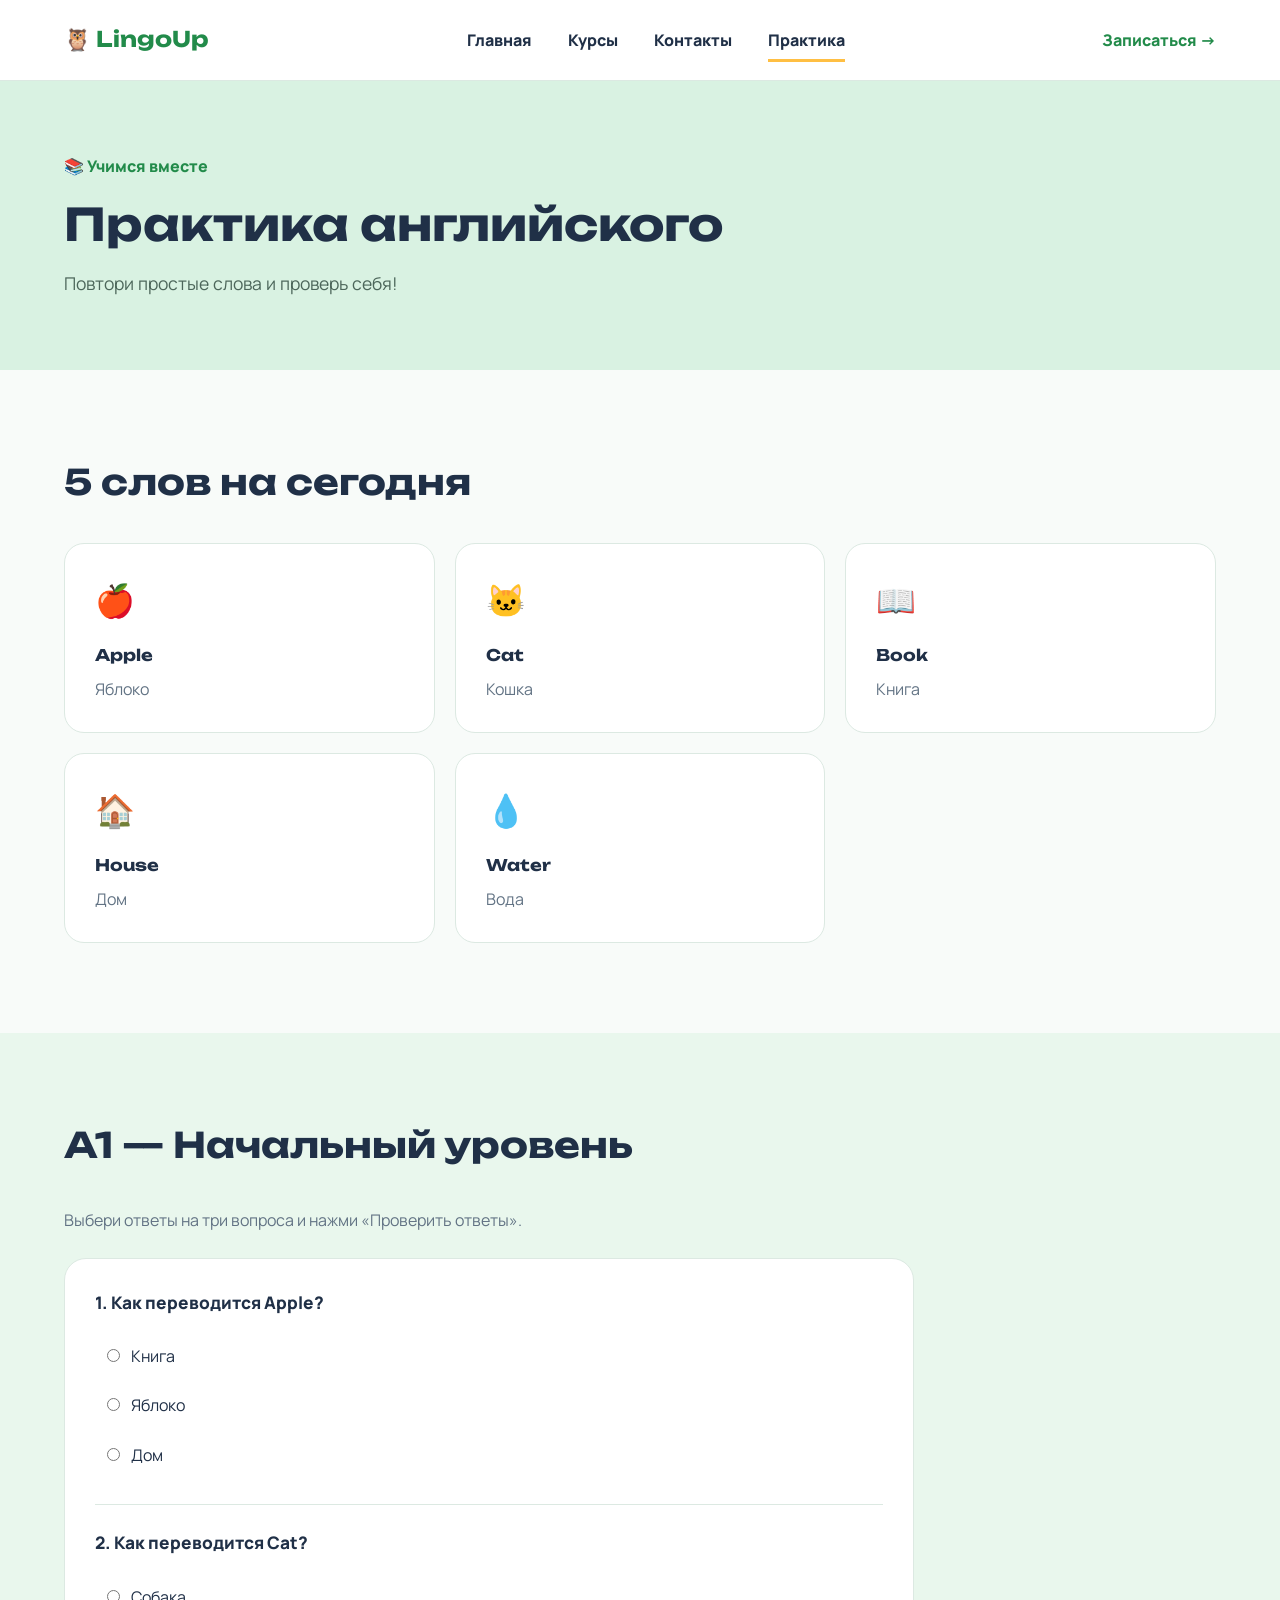
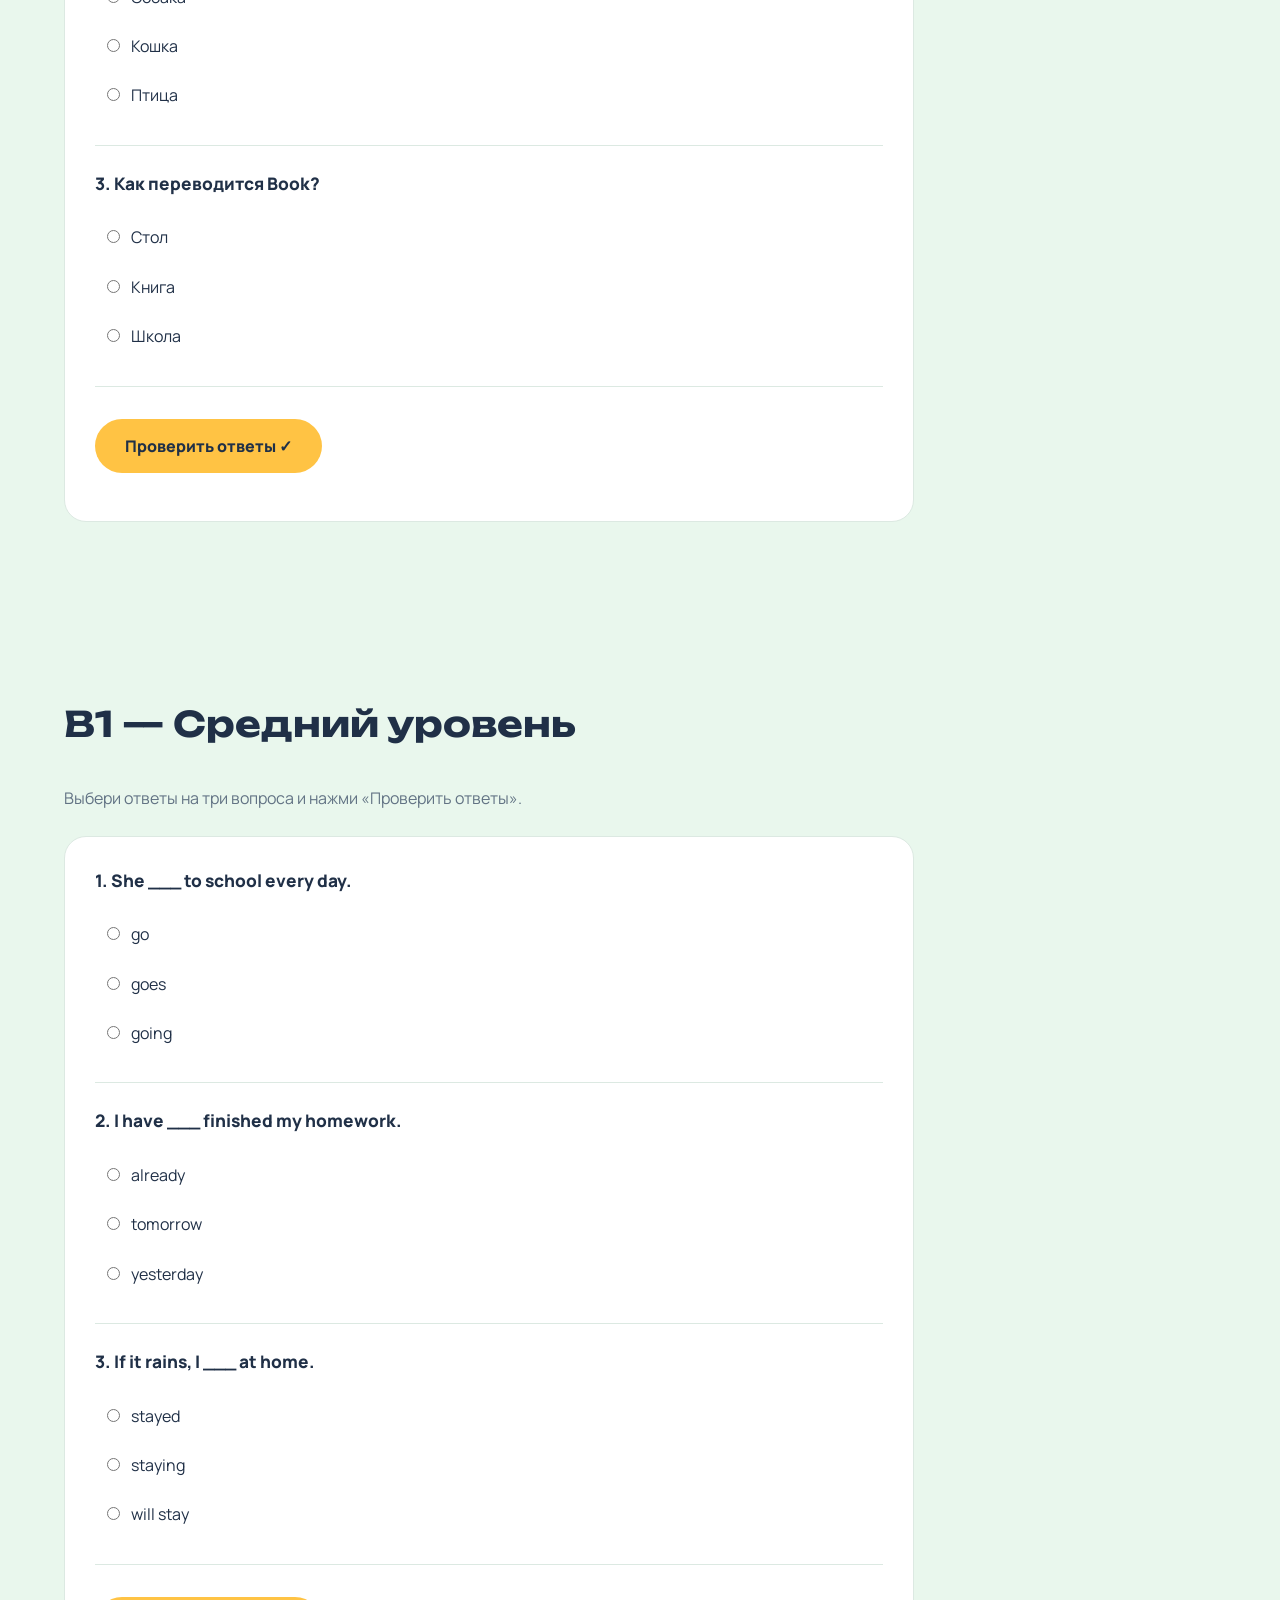
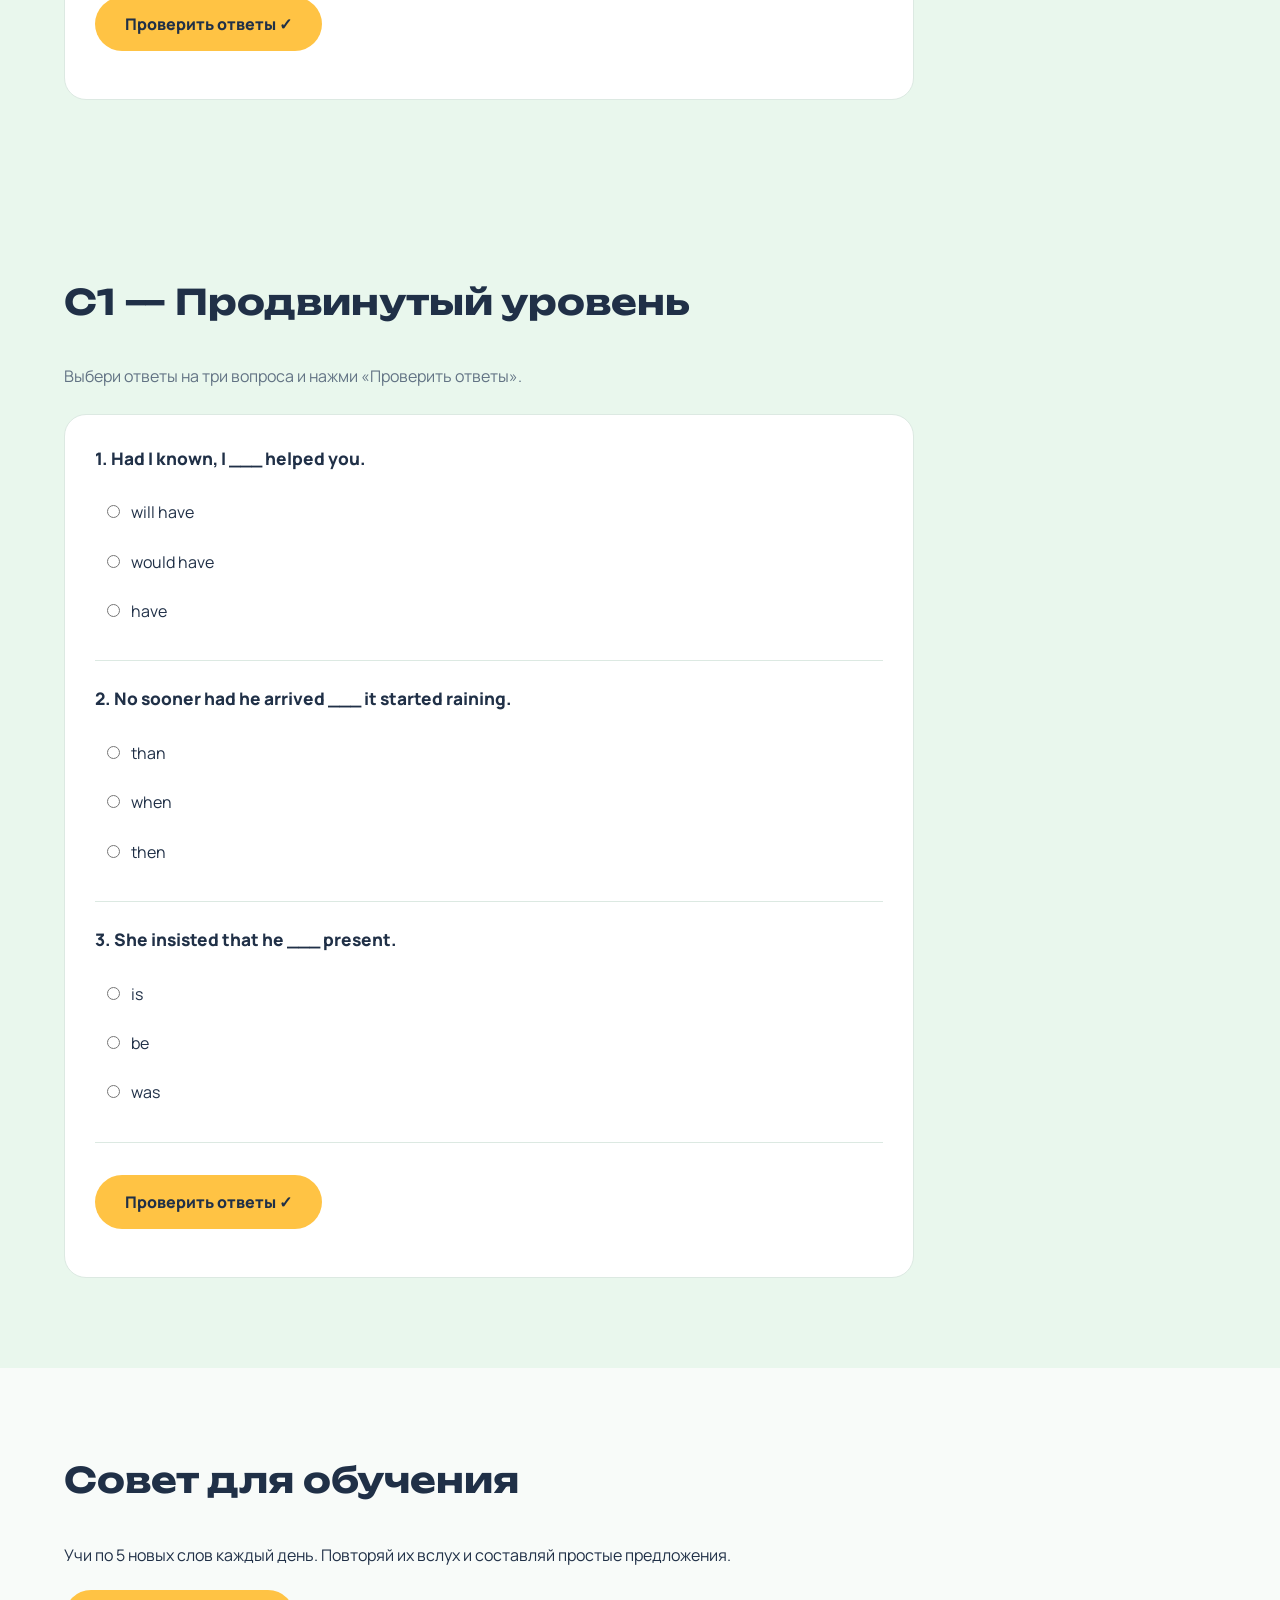
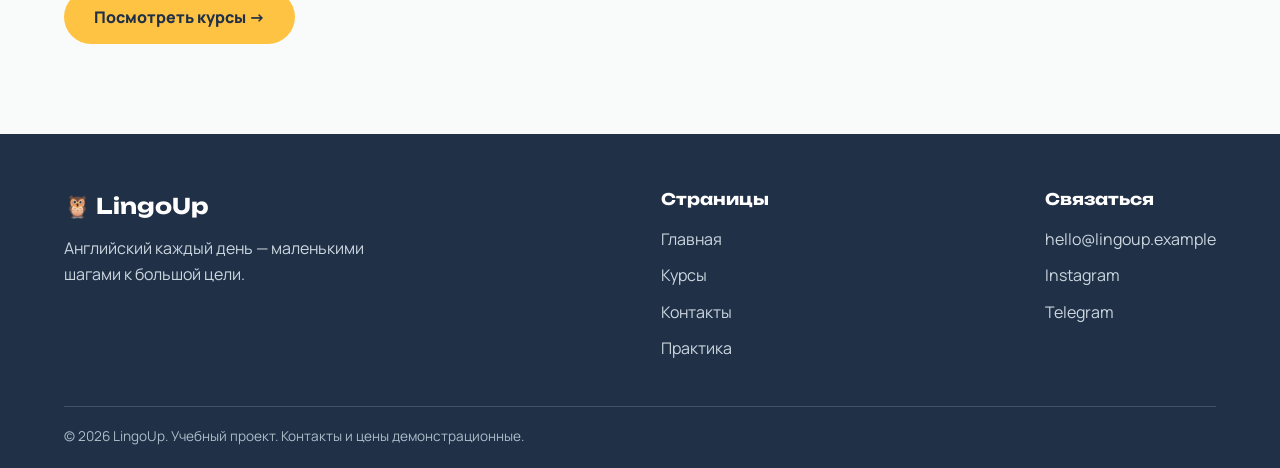
==== practice.html @ c28e4644 "Final" ====
<!DOCTYPE html>
<html lang="ru">

<head>
  <meta charset="UTF-8">
  <meta name="viewport" content="width=device-width, initial-scale=1.0">
  <meta name="description" content="LingoUp — изучай английский легко и интересно">
  <title>Практика — LingoUp</title>

  <!-- Шрифты Google Fonts -->
  <link rel="preconnect" href="https://fonts.googleapis.com">
  <link rel="preconnect" href="https://fonts.gstatic.com" crossorigin>
  <link href="https://fonts.googleapis.com/css2?family=Manrope:wght@400;500;600;700;800&family=Unbounded:wght@500;700&display=swap" rel="stylesheet">

  <!-- Основные стили -->
  <link rel="stylesheet" href="css/style.css">
</head>

<body>

  <!-- Шапка сайта: логотип, меню и кнопка записи -->
  <header class="header">
    <div class="container header-inner">
      <a class="logo" href="index.html">🦉 LingoUp</a>

      <!-- Бургер-меню для мобильных (работает на checkbox без JS) -->
      <input class="burger-checkbox" type="checkbox" id="burger">
      <label class="burger" for="burger" aria-label="Открыть меню">
        <span></span><span></span><span></span>
      </label>

      <nav class="nav" aria-label="Основная навигация">
        <ul class="nav-list">
          <li><a class="nav-link" href="index.html">Главная</a></li>
          <li><a class="nav-link" href="courses.html">Курсы</a></li>
          <li><a class="nav-link" href="contacts.html">Контакты</a></li>
          <li><a class="nav-link active" href="practice.html">Практика</a></li>
        </ul>
      </nav>

      <a class="header-action" href="contacts.html">Записаться →</a>
    </div>
  </header>

  <main>

    <!-- Заголовок страницы -->
    <section class="page-header">
      <div class="container">
        <span class="eyebrow">📚 Учимся вместе</span>
        <h1>Практика английского</h1>
        <p>Повтори простые слова и проверь себя!</p>
      </div>
    </section>

    <!-- Слова дня -->
    <section class="section">
      <div class="container">
        <h2 class="section-title">5 слов на сегодня</h2>

        <div class="steps">
          <div class="step"><span>🍎</span><h3>Apple</h3><p>Яблоко</p></div>
          <div class="step"><span>🐱</span><h3>Cat</h3><p>Кошка</p></div>
          <div class="step"><span>📖</span><h3>Book</h3><p>Книга</p></div>
          <div class="step"><span>🏠</span><h3>House</h3><p>Дом</p></div>
          <div class="step"><span>💧</span><h3>Water</h3><p>Вода</p></div>
        </div>
      </div>
    </section>

    <!-- Тесты для трёх уровней с автоматической проверкой -->
    <section class="section section-light" id="test-a1">
      <div class="container">
        <h2 class="section-title">A1 — Начальный уровень</h2>
        <p class="quiz-intro">Выбери ответы на три вопроса и нажми «Проверить ответы».</p>
        <div class="quiz-card">
          <fieldset class="quiz-question">
            <legend>1. Как переводится Apple?</legend>
            <label class="quiz-option" for="a1q11"><input type="radio" id="a1q11" name="a1q1"> Книга</label>
            <label class="quiz-option" for="a1q12"><input type="radio" id="a1q12" data-correct="true" name="a1q1"> Яблоко</label>
            <label class="quiz-option" for="a1q13"><input type="radio" id="a1q13" name="a1q1"> Дом</label>
          </fieldset>
          <fieldset class="quiz-question">
            <legend>2. Как переводится Cat?</legend>
            <label class="quiz-option" for="a1q21"><input type="radio" id="a1q21" name="a1q2"> Собака</label>
            <label class="quiz-option" for="a1q22"><input type="radio" id="a1q22" data-correct="true" name="a1q2"> Кошка</label>
            <label class="quiz-option" for="a1q23"><input type="radio" id="a1q23" name="a1q2"> Птица</label>
          </fieldset>
          <fieldset class="quiz-question">
            <legend>3. Как переводится Book?</legend>
            <label class="quiz-option" for="a1q31"><input type="radio" id="a1q31" name="a1q3"> Стол</label>
            <label class="quiz-option" for="a1q32"><input type="radio" id="a1q32" data-correct="true" name="a1q3"> Книга</label>
            <label class="quiz-option" for="a1q33"><input type="radio" id="a1q33" name="a1q3"> Школа</label>
          </fieldset>
          <button class="button quiz-check" type="button" onclick="checkQuiz('a1')">Проверить ответы ✓</button>
          <p class="quiz-result" id="result-a1" role="status" aria-live="polite"></p>
        </div>
      </div>
    </section>

    <section class="section section-light" id="test-b1">
      <div class="container">
        <h2 class="section-title">B1 — Средний уровень</h2>
        <p class="quiz-intro">Выбери ответы на три вопроса и нажми «Проверить ответы».</p>
        <div class="quiz-card">
          <fieldset class="quiz-question">
            <legend>1. She ___ to school every day.</legend>
            <label class="quiz-option" for="b1q11"><input type="radio" id="b1q11" name="b1q1"> go</label>
            <label class="quiz-option" for="b1q12"><input type="radio" id="b1q12" data-correct="true" name="b1q1"> goes</label>
            <label class="quiz-option" for="b1q13"><input type="radio" id="b1q13" name="b1q1"> going</label>
          </fieldset>
          <fieldset class="quiz-question">
            <legend>2. I have ___ finished my homework.</legend>
            <label class="quiz-option" for="b1q21"><input type="radio" id="b1q21" data-correct="true" name="b1q2"> already</label>
            <label class="quiz-option" for="b1q22"><input type="radio" id="b1q22" name="b1q2"> tomorrow</label>
            <label class="quiz-option" for="b1q23"><input type="radio" id="b1q23" name="b1q2"> yesterday</label>
          </fieldset>
          <fieldset class="quiz-question">
            <legend>3. If it rains, I ___ at home.</legend>
            <label class="quiz-option" for="b1q31"><input type="radio" id="b1q31" name="b1q3"> stayed</label>
            <label class="quiz-option" for="b1q32"><input type="radio" id="b1q32" name="b1q3"> staying</label>
            <label class="quiz-option" for="b1q33"><input type="radio" id="b1q33" data-correct="true" name="b1q3"> will stay</label>
          </fieldset>
          <button class="button quiz-check" type="button" onclick="checkQuiz('b1')">Проверить ответы ✓</button>
          <p class="quiz-result" id="result-b1" role="status" aria-live="polite"></p>
        </div>
      </div>
    </section>

    <section class="section section-light" id="test-c1">
      <div class="container">
        <h2 class="section-title">C1 — Продвинутый уровень</h2>
        <p class="quiz-intro">Выбери ответы на три вопроса и нажми «Проверить ответы».</p>
        <div class="quiz-card">
          <fieldset class="quiz-question">
            <legend>1. Had I known, I ___ helped you.</legend>
            <label class="quiz-option" for="c1q11"><input type="radio" id="c1q11" name="c1q1"> will have</label>
            <label class="quiz-option" for="c1q12"><input type="radio" id="c1q12" data-correct="true" name="c1q1"> would have</label>
            <label class="quiz-option" for="c1q13"><input type="radio" id="c1q13" name="c1q1"> have</label>
          </fieldset>
          <fieldset class="quiz-question">
            <legend>2. No sooner had he arrived ___ it started raining.</legend>
            <label class="quiz-option" for="c1q21"><input type="radio" id="c1q21" data-correct="true" name="c1q2"> than</label>
            <label class="quiz-option" for="c1q22"><input type="radio" id="c1q22" name="c1q2"> when</label>
            <label class="quiz-option" for="c1q23"><input type="radio" id="c1q23" name="c1q2"> then</label>
          </fieldset>
          <fieldset class="quiz-question">
            <legend>3. She insisted that he ___ present.</legend>
            <label class="quiz-option" for="c1q31"><input type="radio" id="c1q31" name="c1q3"> is</label>
            <label class="quiz-option" for="c1q32"><input type="radio" id="c1q32" data-correct="true" name="c1q3"> be</label>
            <label class="quiz-option" for="c1q33"><input type="radio" id="c1q33" name="c1q3"> was</label>
          </fieldset>
          <button class="button quiz-check" type="button" onclick="checkQuiz('c1')">Проверить ответы ✓</button>
          <p class="quiz-result" id="result-c1" role="status" aria-live="polite"></p>
        </div>
      </div>
    </section>

    <!-- Совет и переход к курсам -->
    <section class="section">
      <div class="container">
        <h2 class="section-title">Совет для обучения</h2>
        <p>Учи по 5 новых слов каждый день. Повторяй их вслух и составляй простые предложения.</p>
        <p style="margin-top:22px"><a class="button" href="courses.html">Посмотреть курсы →</a></p>
      </div>
    </section>

  </main>

  <!-- Подвал сайта: описание, ссылки на страницы и контакты -->
  <footer class="footer">
    <div class="container footer-inner">
      <div class="footer-col">
        <a class="logo" href="index.html">🦉 LingoUp</a>
        <p>Английский каждый день — маленькими шагами к большой цели.</p>
      </div>

      <div class="footer-col">
        <h3>Страницы</h3>
        <a href="index.html">Главная</a>
        <a href="courses.html">Курсы</a>
        <a href="contacts.html">Контакты</a>
        <a href="practice.html">Практика</a>
      </div>

      <div class="footer-col">
        <h3>Связаться</h3>
        <a href="mailto:hello@lingoup.example">hello@lingoup.example</a>
        <a href="https://instagram.com/" target="_blank" rel="noopener noreferrer">Instagram</a>
        <a href="https://t.me/" target="_blank" rel="noopener noreferrer">Telegram</a>
      </div>
    </div>

    <div class="container copyright">© 2026 LingoUp. Учебный проект. Контакты и цены демонстрационные.</div>
  </footer>

  <script>
    // Проверяет три вопроса выбранного уровня.
    function checkQuiz(level) {
      const section = document.getElementById('test-' + level);
      const questions = section.querySelectorAll('.quiz-question');
      let score = 0;
      let answered = 0;

      questions.forEach(function(question) {
        const selected = question.querySelector('input[type="radio"]:checked');
        const correct = question.querySelector('input[data-correct="true"]');
        const options = question.querySelectorAll('.quiz-option');

        options.forEach(function(option) {
          option.classList.remove('correct-answer', 'wrong-answer');
        });

        if (selected) {
          answered++;
          if (selected === correct) {
            score++;
          } else {
            selected.closest('label').classList.add('wrong-answer');
          }
        }
        correct.closest('label').classList.add('correct-answer');
      });

      const result = document.getElementById('result-' + level);
      result.textContent = 'Результат: ' + score + ' из 3. ' +
        (answered < 3 ? 'Не отвечено на вопросов: ' + (3 - answered) + '.' :
        score === 3 ? 'Отлично! Все ответы верные!' : 'Посмотри выделенные ответы и попробуй ещё раз.');
    }
  </script>
</body>

</html>
---- css/style.css ----
/* ==========================================
   1. COLORS AND BASIC SETTINGS
   ========================================== */

:root {
    --dark: #203047;
    --green: #48b86a;
    --green-dark: #228b4a;
    --muted: #627384;
    --bg: #f8fbf9;
    --line: #dce9e2;
    --soft: #e9f7ed;
}

* {
    box-sizing: border-box;
    margin: 0;
    padding: 0;
}

html {
    scroll-behavior: smooth;
}

body {
    font-family: Manrope, Arial, sans-serif;
    color: var(--dark);
    background: var(--bg);
    line-height: 1.65;
}

a {
    text-decoration: none;
    color: inherit;
}

ul {
    list-style: none;
}

h1,
h2,
h3 {
    font-family: Unbounded, Arial, sans-serif;
    line-height: 1.3;
}

a:focus-visible,
button:focus-visible,
input:focus-visible,
select:focus-visible,
textarea:focus-visible,
summary:focus-visible {
    outline: 3px solid #ffc44d;
    outline-offset: 3px;
}

.container {
    width: 90%;
    max-width: 1200px;
    margin: auto;
}


/* ==========================================
   2. HEADER AND NAVIGATION
   ========================================== */

.header {
    position: sticky;
    top: 0;
    z-index: 10;
    background: white;
    border-bottom: 1px solid var(--line);
}

.header-inner {
    height: 80px;
    display: flex;
    align-items: center;
    justify-content: space-between;
    gap: 20px;
}

.logo {
    font-family: Unbounded, sans-serif;
    color: var(--green-dark);
    font-size: 1.35rem;
    font-weight: 700;
}

.nav-list {
    display: flex;
    gap: 36px;
}

.nav-link {
    font-weight: 800;
    padding: 8px 0;
    border-bottom: 3px solid transparent;
}

.nav-link:hover,
.nav-link.active {
    border-color: #ffbf43;
}

.header-action {
    color: var(--green-dark);
    font-weight: 800;
}

.burger-checkbox,
.burger {
    display: none;
}


/* ==========================================
   3. BUTTONS
   ========================================== */

.button {
    display: inline-block;
    border: 0;
    background: #ffc344;
    color: var(--dark);
    border-radius: 40px;
    padding: 16px 30px;
    font: 800 1rem Manrope, sans-serif;
    cursor: pointer;
    transition: transform 0.2s, background 0.2s;
}

.button:hover {
    background: #ffb51d;
    transform: translateY(-2px);
}

.eyebrow {
    display: inline-block;
    color: var(--green-dark);
    font-weight: 800;
    margin-bottom: 16px;
}


/* ==========================================
   4. HERO SECTION
   ========================================== */

.hero {
    min-height: 75vh;
    display: flex;
    align-items: center;
    padding: 85px 0;
}

.hero-inner {
    display: flex;
    align-items: center;
    gap: 70px;
}

.hero-text,
.hero-art {
    flex: 1;
    min-width: 0;
}

.hero-title {
    font-size: clamp(2.4rem, 4.2vw, 4rem);
    margin-bottom: 24px;
}

.hero-title em {
    color: var(--green-dark);
    font-style: normal;
}

.hero-subtitle {
    color: var(--muted);
    font-size: 1.15rem;
    max-width: 520px;
    margin-bottom: 32px;
}

.hero-note {
    margin-top: 24px;
    color: var(--muted);
    font-size: 0.9rem;
}


/* ==========================================
   5. HERO ILLUSTRATION
   ========================================== */

.hero-art {
    height: 390px;
    position: relative;
    background: linear-gradient(145deg, #d5f4df, #a9e4be);
    border-radius: 36px;
    overflow: hidden;
}

.art-sun {
    position: absolute;
    width: 145px;
    height: 145px;
    background: #ffce64;
    border-radius: 50%;
    right: 30px;
    top: 28px;
}

.art-owl {
    position: absolute;
    font-size: 11rem;
    left: 27%;
    top: 22%;
    filter: drop-shadow(0 12px 8px #5c9d7455);
}

.art-bubble {
    position: absolute;
    background: #fff;
    border: 2px solid #d7ecdf;
    border-radius: 20px;
    padding: 12px 19px;
    font-weight: 800;
    box-shadow: 0 8px 20px #31694c25;
}

.art-hello {
    top: 18%;
    left: 8%;
}

.art-star {
    right: 5%;
    bottom: 16%;
}

.art-book {
    position: absolute;
    bottom: 12%;
    left: 12%;
    font-size: 3.5rem;
}


/* ==========================================
   6. GENERAL SECTIONS
   ========================================== */

.section {
    padding: 90px 0;
}

.section-light {
    background: var(--soft);
}

.section-title {
    font-size: 2.2rem;
    margin-bottom: 38px;
}

.section-heading {
    text-align: center;
    margin-bottom: 40px;
}

.section-heading .section-title {
    margin-bottom: 12px;
}

.section-heading p,
.muted {
    color: var(--muted);
}


/* ==========================================
   7. COURSE CARDS
   ========================================== */

.cards {
    display: flex;
    flex-wrap: wrap;
    gap: 24px;
}

.card {
    width: calc((100% - 48px) / 3);
    background: #fff;
    border: 1px solid var(--line);
    border-radius: 22px;
    overflow: hidden;
    transition: transform 0.2s;
}

.card:hover {
    transform: translateY(-5px);
}

.card-visual {
    height: 200px;
    display: flex;
    align-items: center;
    justify-content: center;
    position: relative;
    font-size: 6rem;
}

.card-visual span {
    position: absolute;
    right: 20px;
    top: 18px;
    background: #fff;
    border-radius: 20px;
    padding: 3px 13px;
    font-size: 1rem;
    font-weight: 800;
}

.mint {
    background: #c8efda;
}

.peach {
    background: #ffe0bc;
}

.lavender {
    background: #ded9fa;
}

.card-body {
    padding: 25px;
}

.card-body h3 {
    font-size: 1.08rem;
    margin-bottom: 12px;
}

.card-body p {
    color: var(--muted);
    margin-bottom: 20px;
}

.card-body a {
    font-weight: 800;
    color: var(--green-dark);
}


/* ==========================================
   8. FEATURES
   ========================================== */

.features {
    display: flex;
    flex-wrap: wrap;
    gap: 28px;
}

.feature {
    width: calc((100% - 84px) / 4);
}

.feature-icon {
    font-size: 2.5rem;
    margin-bottom: 14px;
}

.feature h3 {
    font-size: 1rem;
    margin-bottom: 10px;
}

.feature p {
    color: var(--muted);
}


/* ==========================================
   9. PAGE HEADER
   ========================================== */

.page-header {
    background: #d9f2e2;
    padding: 72px 0;
}

.page-header h1 {
    font-size: 2.8rem;
    margin-bottom: 15px;
}

.page-header p {
    color: #4c665a;
    font-size: 1.1rem;
}


/* ==========================================
   10. LEARNING STEPS
   ========================================== */

.steps {
    display: grid;
    grid-template-columns: repeat(3, 1fr);
    gap: 20px;
}

.step {
    background: white;
    border: 1px solid var(--line);
    padding: 30px;
    border-radius: 20px;
}

.step span {
    font-family: Unbounded, sans-serif;
    font-size: 2rem;
    color: var(--green-dark);
}

.step h3 {
    font-size: 1rem;
    margin: 18px 0 10px;
}

.step p {
    color: var(--muted);
}


/* ==========================================
   11. COURSE DETAILS
   ========================================== */

.course-row {
    display: flex;
    align-items: center;
    gap: 60px;
    margin-bottom: 65px;
    scroll-margin-top: 110px;
}

.course-row:last-child {
    margin-bottom: 0;
}

.course-row.reverse {
    flex-direction: row-reverse;
}

.course-illustration,
.course-copy {
    flex: 1;
    min-width: 0;
}

.course-illustration {
    height: 300px;
    border-radius: 28px;
    display: flex;
    align-items: center;
    justify-content: center;
    position: relative;
    font-size: 9rem;
}

.course-illustration small {
    position: absolute;
    bottom: 20px;
    right: 25px;
    font-size: 1rem;
    font-family: Unbounded, sans-serif;
    color: #344d42;
}

.course-copy h3 {
    font-size: 1.6rem;
    margin-bottom: 15px;
}

.course-copy p {
    color: var(--muted);
}

.course-copy ul {
    margin: 20px 0 26px;
}

.course-copy li {
    margin-bottom: 7px;
}

.course-copy li::before {
    content: "✓ ";
    color: var(--green-dark);
    font-weight: 900;
}


/* ==========================================
   12. COURSE TABLE
   ========================================== */

.table-wrap {
    overflow-x: auto;
    border-radius: 16px;
    border: 1px solid var(--line);
}

table {
    width: 100%;
    min-width: 680px;
    border-collapse: collapse;
    background: white;
}

th,
td {
    text-align: left;
    padding: 18px 20px;
    border-bottom: 1px solid var(--line);
}

th {
    background: var(--green-dark);
    color: white;
}


/* ==========================================
   13. CONTACT PAGE
   ========================================== */

.contacts {
    display: flex;
    align-items: flex-start;
    gap: 48px;
}

.contact-form {
    flex: 2;
}

.contact-info {
    flex: 1;
    background: var(--soft);
    padding: 32px;
    border-radius: 22px;
}

.contact-form h2,
.contact-info h2 {
    font-size: 1.45rem;
    margin-bottom: 12px;
}

.contact-form > .muted {
    margin-bottom: 22px;
}

.form-row {
    display: flex;
    gap: 18px;
}

.form-field {
    flex: 1;
    margin-bottom: 20px;
}

.form-field label {
    display: block;
    font-weight: 800;
    margin-bottom: 7px;
}

.form-field input,
.form-field select,
.form-field textarea {
    width: 100%;
    border: 1px solid #c8d9d0;
    border-radius: 12px;
    padding: 14px 16px;
    font: 1rem Manrope, sans-serif;
    background: white;
    color: var(--dark);
}

.info-icon {
    font-size: 3rem;
}

.contact-info p {
    margin: 12px 0 25px;
}

.contact-info h3 {
    font: 800 0.95rem Manrope, sans-serif;
    margin-top: 22px;
}

.contact-info a {
    display: block;
    color: var(--green-dark);
    font-weight: 800;
    overflow-wrap: anywhere;
}


/* ==========================================
   14. FAQ SECTION
   ========================================== */

.faq {
    max-width: 850px;
    margin: auto;
}

.faq details {
    background: #fff;
    padding: 23px 28px;
    border-radius: 15px;
    margin-bottom: 14px;
    border: 1px solid var(--line);
}

.faq summary {
    cursor: pointer;
    font-weight: 800;
}

.faq p {
    margin-top: 15px;
    color: var(--muted);
}


/* ==========================================
   15. FOOTER
   ========================================== */

.footer {
    background: #203047;
    color: #cbd6df;
    padding: 55px 0 20px;
}

.footer-inner {
    display: flex;
    justify-content: space-between;
    gap: 32px;
}

.footer-col {
    display: flex;
    flex-direction: column;
    gap: 10px;
    max-width: 320px;
}

.footer .logo,
.footer h3 {
    color: white;
}

.footer h3 {
    font-size: 1rem;
    margin-bottom: 6px;
}

.footer a:hover {
    color: #ffc344;
}

.copyright {
    border-top: 1px solid #405267;
    margin-top: 45px;
    padding-top: 18px;
    font-size: 0.85rem;
    color: #acbdc9;
}


/* ==========================================
   16. TABLET RESPONSIVE DESIGN
   Screens up to 1024px
   ========================================== */

@media (max-width: 1024px) {

    .section {
        padding: 70px 0;
    }

    .hero-inner {
        gap: 35px;
    }

    .hero-title {
        font-size: 2.5rem;
    }

    .card {
        width: calc((100% - 24px) / 2);
    }

    .feature {
        width: calc((100% - 28px) / 2);
    }

    .header-action {
        display: none;
    }

    .course-row {
        gap: 30px;
    }

}


/* ==========================================
   17. MOBILE RESPONSIVE DESIGN
   Screens up to 767px
   ========================================== */

@media (max-width: 767px) {

    /* Header */

    .header-inner {
        height: 68px;
    }

    .logo {
        font-size: 1.1rem;
    }

    /* Burger menu */

    .burger {
        display: flex;
        flex-direction: column;
        gap: 6px;
        padding: 10px;
        cursor: pointer;
    }

    .burger span {
        display: block;
        width: 27px;
        height: 3px;
        border-radius: 2px;
        background: var(--dark);
    }

    .nav {
        display: none;
        position: absolute;
        top: 100%;
        left: 0;
        width: 100%;
        background: #fff;
        border-bottom: 1px solid var(--line);
        box-shadow: 0 10px 20px #0001;
    }

    .nav-list {
        width: 90%;
        margin: auto;
        flex-direction: column;
        gap: 0;
        padding: 10px 0 20px;
    }

    .nav-link {
        display: block;
        padding: 12px 0;
    }

    .burger-checkbox:checked ~ .nav {
        display: block;
    }

    .burger-checkbox:checked + .burger span:first-child {
        transform: translateY(9px) rotate(45deg);
    }

    .burger-checkbox:checked + .burger span:nth-child(2) {
        opacity: 0;
    }

    .burger-checkbox:checked + .burger span:last-child {
        transform: translateY(-9px) rotate(-45deg);
    }

    /* General sections */

    .section {
        padding: 48px 0;
    }

    .section-title {
        font-size: 1.5rem;
        margin-bottom: 25px;
    }

    /* Hero */

    .hero {
        min-height: auto;
        padding: 50px 0;
    }

    .hero-inner {
        flex-direction: column;
        text-align: center;
    }

    .hero-title {
        font-size: 2rem;
    }

    .hero-subtitle {
        font-size: 1rem;
    }

    .hero-art {
        width: 100%;
        flex: auto;
        height: 300px;
    }

    .art-owl {
        font-size: 8rem;
        left: 25%;
        top: 20%;
    }

    .art-book {
        font-size: 2.5rem;
    }

    .art-bubble {
        font-size: 0.8rem;
    }

    /* Cards and features */

    .card,
    .feature {
        width: 100%;
    }

    /* Page header */

    .page-header {
        padding: 50px 0;
    }

    .page-header h1 {
        font-size: 1.8rem;
    }

    /* Learning steps */

    .steps {
        grid-template-columns: 1fr;
    }

    /* Courses */

    .course-row,
    .course-row.reverse {
        flex-direction: column;
        align-items: stretch;
        gap: 25px;
        margin-bottom: 55px;
    }

    .course-illustration {
        height: 240px;
        flex: auto;
        font-size: 7rem;
    }

    .course-copy h3 {
        font-size: 1.25rem;
    }

    /* Contacts */

    .contacts {
        flex-direction: column;
        align-items: stretch;
        gap: 25px;
    }

    .contact-info {
        order: -1;
    }

    .form-row {
        flex-direction: column;
        gap: 0;
    }

    .contact-form .button {
        width: 100%;
    }

    /* Footer */

    .footer-inner {
        flex-direction: column;
        text-align: center;
        align-items: center;
    }

    .footer-col {
        align-items: center;
    }

    .copyright {
        text-align: center;
    }

}

/* PRACTICE QUIZZES */
.quiz-intro { margin-bottom: 24px; color: var(--muted); }
.quiz-card { background: white; border: 1px solid var(--line); border-radius: 22px; padding: 30px; max-width: 850px; }
.quiz-question { border: 0; border-bottom: 1px solid var(--line); padding: 0 0 22px; margin: 0 0 24px; min-width: 0; }
.quiz-question legend { font-weight: 800; font-size: 1.08rem; margin-bottom: 12px; }
.quiz-option { display: block; padding: 9px 12px; margin: 5px 0; border-radius: 10px; cursor: pointer; }
.quiz-option:hover { background: var(--soft); }
.quiz-option input { accent-color: var(--green-dark); margin-right: 8px; }
.quiz-answers { background: var(--soft); border-radius: 12px; padding: 16px 20px; }
.quiz-answers summary { cursor: pointer; font-weight: 800; color: var(--green-dark); }
.quiz-answers p { margin-top: 10px; }
@media (max-width: 767px) { .quiz-card { padding: 20px; } }

/* Автоматическая проверка практики */
.quiz-check { margin-top: 8px; }
.quiz-result { margin-top: 18px; font-weight: 800; font-size: 1.05rem; }
.quiz-option.correct-answer { background: #d7f5df; border: 1px solid #48b86a; }
.quiz-option.wrong-answer { background: #ffe0df; border: 1px solid #dc6666; }
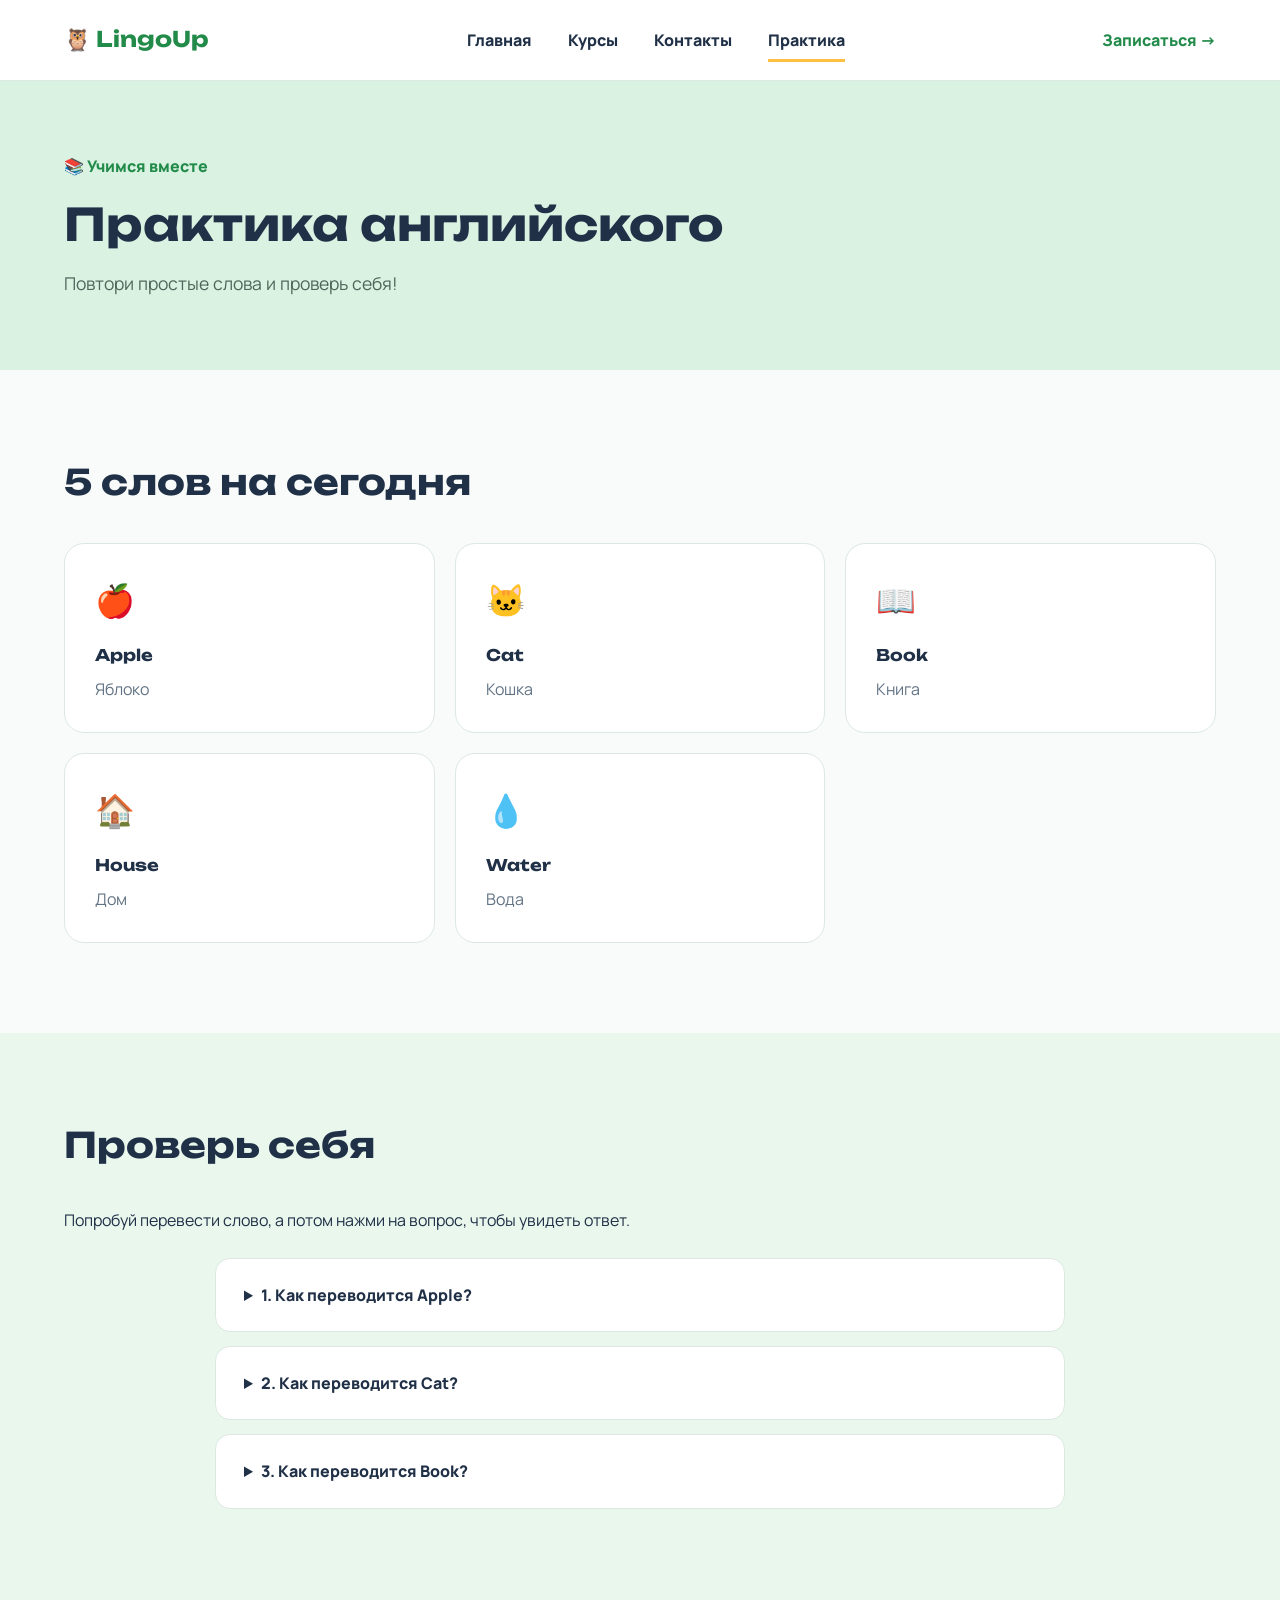
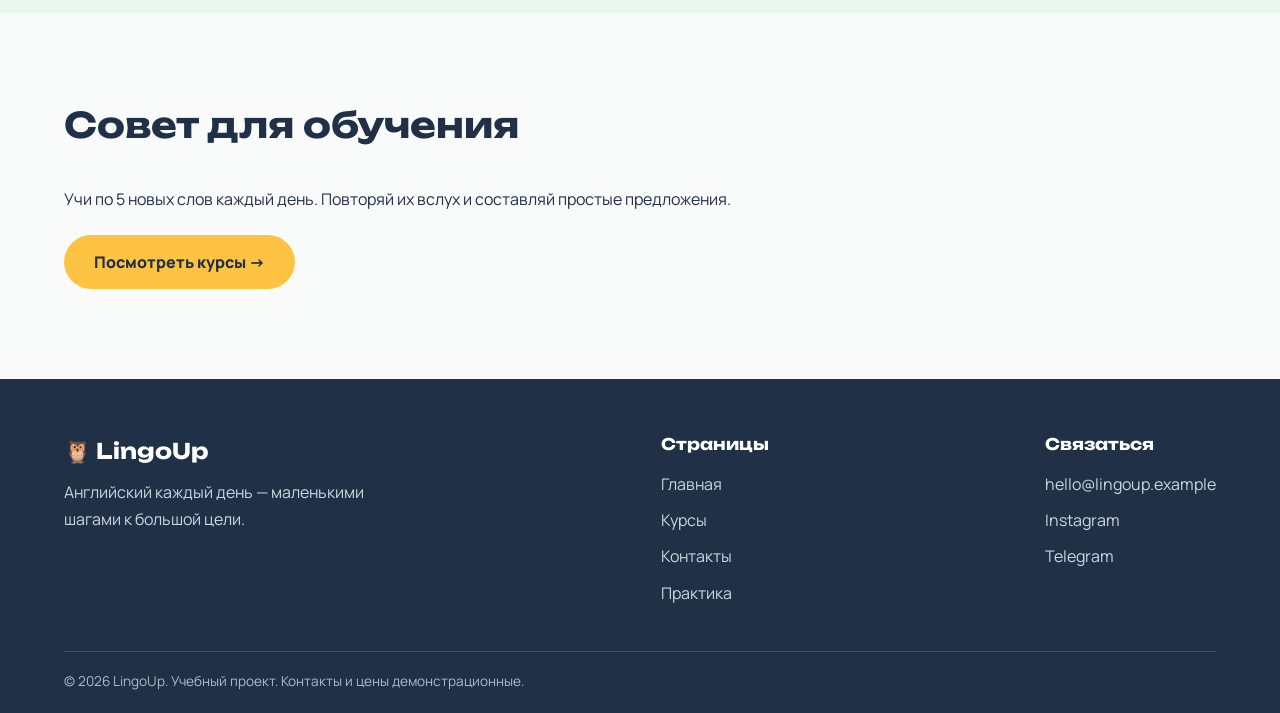
==== commit c90d35c0: "bug.fix" ====
--- a/practice.html
+++ b/practice.html
@@ -1,233 +1,18 @@
-<!DOCTYPE html>
-<html lang="ru">
-
-<head>
-  <meta charset="UTF-8">
-  <meta name="viewport" content="width=device-width, initial-scale=1.0">
-  <meta name="description" content="LingoUp — изучай английский легко и интересно">
-  <title>Практика — LingoUp</title>
-
-  <!-- Шрифты Google Fonts -->
-  <link rel="preconnect" href="https://fonts.googleapis.com">
-  <link rel="preconnect" href="https://fonts.gstatic.com" crossorigin>
-  <link href="https://fonts.googleapis.com/css2?family=Manrope:wght@400;500;600;700;800&family=Unbounded:wght@500;700&display=swap" rel="stylesheet">
-
-  <!-- Основные стили -->
-  <link rel="stylesheet" href="css/style.css">
-</head>
-
-<body>
-
-  <!-- Шапка сайта: логотип, меню и кнопка записи -->
-  <header class="header">
-    <div class="container header-inner">
-      <a class="logo" href="index.html">🦉 LingoUp</a>
-
-      <!-- Бургер-меню для мобильных (работает на checkbox без JS) -->
-      <input class="burger-checkbox" type="checkbox" id="burger">
-      <label class="burger" for="burger" aria-label="Открыть меню">
-        <span></span><span></span><span></span>
-      </label>
-
-      <nav class="nav" aria-label="Основная навигация">
-        <ul class="nav-list">
-          <li><a class="nav-link" href="index.html">Главная</a></li>
-          <li><a class="nav-link" href="courses.html">Курсы</a></li>
-          <li><a class="nav-link" href="contacts.html">Контакты</a></li>
-          <li><a class="nav-link active" href="practice.html">Практика</a></li>
-        </ul>
-      </nav>
-
-      <a class="header-action" href="contacts.html">Записаться →</a>
-    </div>
-  </header>
-
-  <main>
-
-    <!-- Заголовок страницы -->
-    <section class="page-header">
-      <div class="container">
-        <span class="eyebrow">📚 Учимся вместе</span>
-        <h1>Практика английского</h1>
-        <p>Повтори простые слова и проверь себя!</p>
-      </div>
-    </section>
-
-    <!-- Слова дня -->
-    <section class="section">
-      <div class="container">
-        <h2 class="section-title">5 слов на сегодня</h2>
-
-        <div class="steps">
-          <div class="step"><span>🍎</span><h3>Apple</h3><p>Яблоко</p></div>
-          <div class="step"><span>🐱</span><h3>Cat</h3><p>Кошка</p></div>
-          <div class="step"><span>📖</span><h3>Book</h3><p>Книга</p></div>
-          <div class="step"><span>🏠</span><h3>House</h3><p>Дом</p></div>
-          <div class="step"><span>💧</span><h3>Water</h3><p>Вода</p></div>
-        </div>
-      </div>
-    </section>
-
-    <!-- Тесты для трёх уровней с автоматической проверкой -->
-    <section class="section section-light" id="test-a1">
-      <div class="container">
-        <h2 class="section-title">A1 — Начальный уровень</h2>
-        <p class="quiz-intro">Выбери ответы на три вопроса и нажми «Проверить ответы».</p>
-        <div class="quiz-card">
-          <fieldset class="quiz-question">
-            <legend>1. Как переводится Apple?</legend>
-            <label class="quiz-option" for="a1q11"><input type="radio" id="a1q11" name="a1q1"> Книга</label>
-            <label class="quiz-option" for="a1q12"><input type="radio" id="a1q12" data-correct="true" name="a1q1"> Яблоко</label>
-            <label class="quiz-option" for="a1q13"><input type="radio" id="a1q13" name="a1q1"> Дом</label>
-          </fieldset>
-          <fieldset class="quiz-question">
-            <legend>2. Как переводится Cat?</legend>
-            <label class="quiz-option" for="a1q21"><input type="radio" id="a1q21" name="a1q2"> Собака</label>
-            <label class="quiz-option" for="a1q22"><input type="radio" id="a1q22" data-correct="true" name="a1q2"> Кошка</label>
-            <label class="quiz-option" for="a1q23"><input type="radio" id="a1q23" name="a1q2"> Птица</label>
-          </fieldset>
-          <fieldset class="quiz-question">
-            <legend>3. Как переводится Book?</legend>
-            <label class="quiz-option" for="a1q31"><input type="radio" id="a1q31" name="a1q3"> Стол</label>
-            <label class="quiz-option" for="a1q32"><input type="radio" id="a1q32" data-correct="true" name="a1q3"> Книга</label>
-            <label class="quiz-option" for="a1q33"><input type="radio" id="a1q33" name="a1q3"> Школа</label>
-          </fieldset>
-          <button class="button quiz-check" type="button" onclick="checkQuiz('a1')">Проверить ответы ✓</button>
-          <p class="quiz-result" id="result-a1" role="status" aria-live="polite"></p>
-        </div>
-      </div>
-    </section>
-
-    <section class="section section-light" id="test-b1">
-      <div class="container">
-        <h2 class="section-title">B1 — Средний уровень</h2>
-        <p class="quiz-intro">Выбери ответы на три вопроса и нажми «Проверить ответы».</p>
-        <div class="quiz-card">
-          <fieldset class="quiz-question">
-            <legend>1. She ___ to school every day.</legend>
-            <label class="quiz-option" for="b1q11"><input type="radio" id="b1q11" name="b1q1"> go</label>
-            <label class="quiz-option" for="b1q12"><input type="radio" id="b1q12" data-correct="true" name="b1q1"> goes</label>
-            <label class="quiz-option" for="b1q13"><input type="radio" id="b1q13" name="b1q1"> going</label>
-          </fieldset>
-          <fieldset class="quiz-question">
-            <legend>2. I have ___ finished my homework.</legend>
-            <label class="quiz-option" for="b1q21"><input type="radio" id="b1q21" data-correct="true" name="b1q2"> already</label>
-            <label class="quiz-option" for="b1q22"><input type="radio" id="b1q22" name="b1q2"> tomorrow</label>
-            <label class="quiz-option" for="b1q23"><input type="radio" id="b1q23" name="b1q2"> yesterday</label>
-          </fieldset>
-          <fieldset class="quiz-question">
-            <legend>3. If it rains, I ___ at home.</legend>
-            <label class="quiz-option" for="b1q31"><input type="radio" id="b1q31" name="b1q3"> stayed</label>
-            <label class="quiz-option" for="b1q32"><input type="radio" id="b1q32" name="b1q3"> staying</label>
-            <label class="quiz-option" for="b1q33"><input type="radio" id="b1q33" data-correct="true" name="b1q3"> will stay</label>
-          </fieldset>
-          <button class="button quiz-check" type="button" onclick="checkQuiz('b1')">Проверить ответы ✓</button>
-          <p class="quiz-result" id="result-b1" role="status" aria-live="polite"></p>
-        </div>
-      </div>
-    </section>
-
-    <section class="section section-light" id="test-c1">
-      <div class="container">
-        <h2 class="section-title">C1 — Продвинутый уровень</h2>
-        <p class="quiz-intro">Выбери ответы на три вопроса и нажми «Проверить ответы».</p>
-        <div class="quiz-card">
-          <fieldset class="quiz-question">
-            <legend>1. Had I known, I ___ helped you.</legend>
-            <label class="quiz-option" for="c1q11"><input type="radio" id="c1q11" name="c1q1"> will have</label>
-            <label class="quiz-option" for="c1q12"><input type="radio" id="c1q12" data-correct="true" name="c1q1"> would have</label>
-            <label class="quiz-option" for="c1q13"><input type="radio" id="c1q13" name="c1q1"> have</label>
-          </fieldset>
-          <fieldset class="quiz-question">
-            <legend>2. No sooner had he arrived ___ it started raining.</legend>
-            <label class="quiz-option" for="c1q21"><input type="radio" id="c1q21" data-correct="true" name="c1q2"> than</label>
-            <label class="quiz-option" for="c1q22"><input type="radio" id="c1q22" name="c1q2"> when</label>
-            <label class="quiz-option" for="c1q23"><input type="radio" id="c1q23" name="c1q2"> then</label>
-          </fieldset>
-          <fieldset class="quiz-question">
-            <legend>3. She insisted that he ___ present.</legend>
-            <label class="quiz-option" for="c1q31"><input type="radio" id="c1q31" name="c1q3"> is</label>
-            <label class="quiz-option" for="c1q32"><input type="radio" id="c1q32" data-correct="true" name="c1q3"> be</label>
-            <label class="quiz-option" for="c1q33"><input type="radio" id="c1q33" name="c1q3"> was</label>
-          </fieldset>
-          <button class="button quiz-check" type="button" onclick="checkQuiz('c1')">Проверить ответы ✓</button>
-          <p class="quiz-result" id="result-c1" role="status" aria-live="polite"></p>
-        </div>
-      </div>
-    </section>
-
-    <!-- Совет и переход к курсам -->
-    <section class="section">
-      <div class="container">
-        <h2 class="section-title">Совет для обучения</h2>
-        <p>Учи по 5 новых слов каждый день. Повторяй их вслух и составляй простые предложения.</p>
-        <p style="margin-top:22px"><a class="button" href="courses.html">Посмотреть курсы →</a></p>
-      </div>
-    </section>
-
-  </main>
-
-  <!-- Подвал сайта: описание, ссылки на страницы и контакты -->
-  <footer class="footer">
-    <div class="container footer-inner">
-      <div class="footer-col">
-        <a class="logo" href="index.html">🦉 LingoUp</a>
-        <p>Английский каждый день — маленькими шагами к большой цели.</p>
-      </div>
-
-      <div class="footer-col">
-        <h3>Страницы</h3>
-        <a href="index.html">Главная</a>
-        <a href="courses.html">Курсы</a>
-        <a href="contacts.html">Контакты</a>
-        <a href="practice.html">Практика</a>
-      </div>
-
-      <div class="footer-col">
-        <h3>Связаться</h3>
-        <a href="mailto:hello@lingoup.example">hello@lingoup.example</a>
-        <a href="https://instagram.com/" target="_blank" rel="noopener noreferrer">Instagram</a>
-        <a href="https://t.me/" target="_blank" rel="noopener noreferrer">Telegram</a>
-      </div>
-    </div>
-
-    <div class="container copyright">© 2026 LingoUp. Учебный проект. Контакты и цены демонстрационные.</div>
-  </footer>
-
-  <script>
-    // Проверяет три вопроса выбранного уровня.
-    function checkQuiz(level) {
-      const section = document.getElementById('test-' + level);
-      const questions = section.querySelectorAll('.quiz-question');
-      let score = 0;
-      let answered = 0;
-
-      questions.forEach(function(question) {
-        const selected = question.querySelector('input[type="radio"]:checked');
-        const correct = question.querySelector('input[data-correct="true"]');
-        const options = question.querySelectorAll('.quiz-option');
-
-        options.forEach(function(option) {
-          option.classList.remove('correct-answer', 'wrong-answer');
-        });
-
-        if (selected) {
-          answered++;
-          if (selected === correct) {
-            score++;
-          } else {
-            selected.closest('label').classList.add('wrong-answer');
-          }
-        }
-        correct.closest('label').classList.add('correct-answer');
-      });
-
-      const result = document.getElementById('result-' + level);
-      result.textContent = 'Результат: ' + score + ' из 3. ' +
-        (answered < 3 ? 'Не отвечено на вопросов: ' + (3 - answered) + '.' :
-        score === 3 ? 'Отлично! Все ответы верные!' : 'Посмотри выделенные ответы и попробуй ещё раз.');
-    }
-  </script>
-</body>
-
-</html>
+<!DOCTYPE html><html lang="ru"><head><meta charset="UTF-8"><meta name="viewport" content="width=device-width,initial-scale=1.0"><meta name="description" content="LingoUp — изучай английский легко и интересно"><title>Практика — LingoUp</title><link rel="preconnect" href="https://fonts.googleapis.com"><link rel="preconnect" href="https://fonts.gstatic.com" crossorigin><link href="https://fonts.googleapis.com/css2?family=Manrope:wght@400;500;600;700;800&family=Unbounded:wght@500;700&display=swap" rel="stylesheet"><link rel="stylesheet" href="css/style.css"></head><body>
+<header class="header"><div class="container header-inner"><a class="logo" href="index.html">🦉 LingoUp</a><input class="burger-checkbox" type="checkbox" id="burger"><label class="burger" for="burger" aria-label="Открыть меню"><span></span><span></span><span></span></label><nav class="nav" aria-label="Основная навигация"><ul class="nav-list"><li><a class="nav-link " href="index.html">Главная</a></li><li><a class="nav-link " href="courses.html">Курсы</a></li><li><a class="nav-link " href="contacts.html">Контакты</a></li><li><a class="nav-link active" href="practice.html">Практика</a></li></ul></nav><a class="header-action" href="contacts.html">Записаться →</a></div></header>
+<main>
+<section class="page-header"><div class="container"><span class="eyebrow">📚 Учимся вместе</span><h1>Практика английского</h1><p>Повтори простые слова и проверь себя!</p></div></section>
+<section class="section"><div class="container"><h2 class="section-title">5 слов на сегодня</h2><div class="steps">
+<div class="step"><span>🍎</span><h3>Apple</h3><p>Яблоко</p></div>
+<div class="step"><span>🐱</span><h3>Cat</h3><p>Кошка</p></div>
+<div class="step"><span>📖</span><h3>Book</h3><p>Книга</p></div>
+<div class="step"><span>🏠</span><h3>House</h3><p>Дом</p></div>
+<div class="step"><span>💧</span><h3>Water</h3><p>Вода</p></div>
+</div></div></section>
+<section class="section section-light"><div class="container"><h2 class="section-title">Проверь себя</h2><p style="margin-bottom:24px">Попробуй перевести слово, а потом нажми на вопрос, чтобы увидеть ответ.</p><div class="faq">
+<details><summary>1. Как переводится Apple?</summary><p>Apple — яблоко 🍎</p></details>
+<details><summary>2. Как переводится Cat?</summary><p>Cat — кошка 🐱</p></details>
+<details><summary>3. Как переводится Book?</summary><p>Book — книга 📖</p></details>
+</div></div></section>
+<section class="section"><div class="container"><h2 class="section-title">Совет для обучения</h2><p>Учи по 5 новых слов каждый день. Повторяй их вслух и составляй простые предложения.</p><p style="margin-top:22px"><a class="button" href="courses.html">Посмотреть курсы →</a></p></div></section>
+</main><footer class="footer"><div class="container footer-inner"><div class="footer-col"><a class="logo" href="index.html">🦉 LingoUp</a><p>Английский каждый день — маленькими шагами к большой цели.</p></div><div class="footer-col"><h3>Страницы</h3><a href="index.html">Главная</a><a href="courses.html">Курсы</a><a href="contacts.html">Контакты</a><a href="practice.html">Практика</a></div><div class="footer-col"><h3>Связаться</h3><a href="mailto:hello@lingoup.example">hello@lingoup.example</a><a href="https://instagram.com/" target="_blank" rel="noopener noreferrer">Instagram</a><a href="https://t.me/" target="_blank" rel="noopener noreferrer">Telegram</a></div></div><div class="container copyright">© 2026 LingoUp. Учебный проект. Контакты и цены демонстрационные.</div></footer></body></html>
